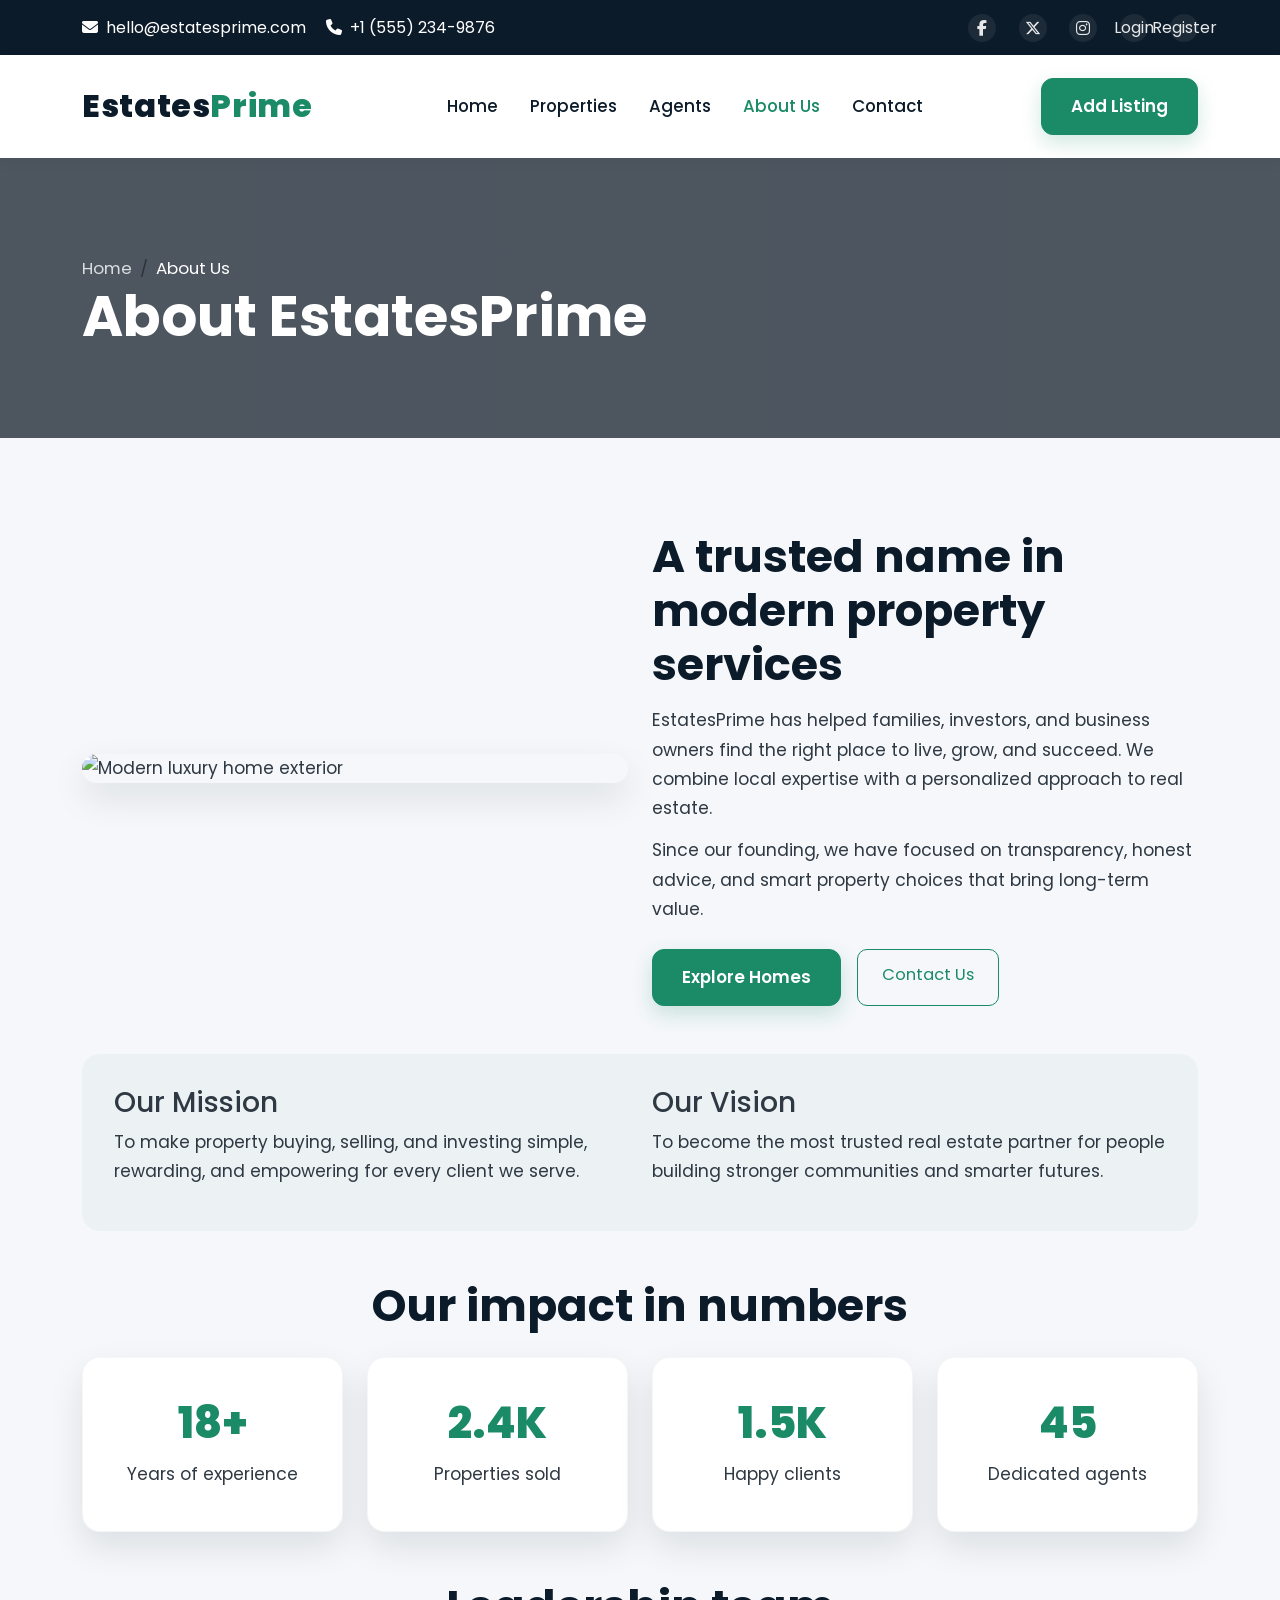
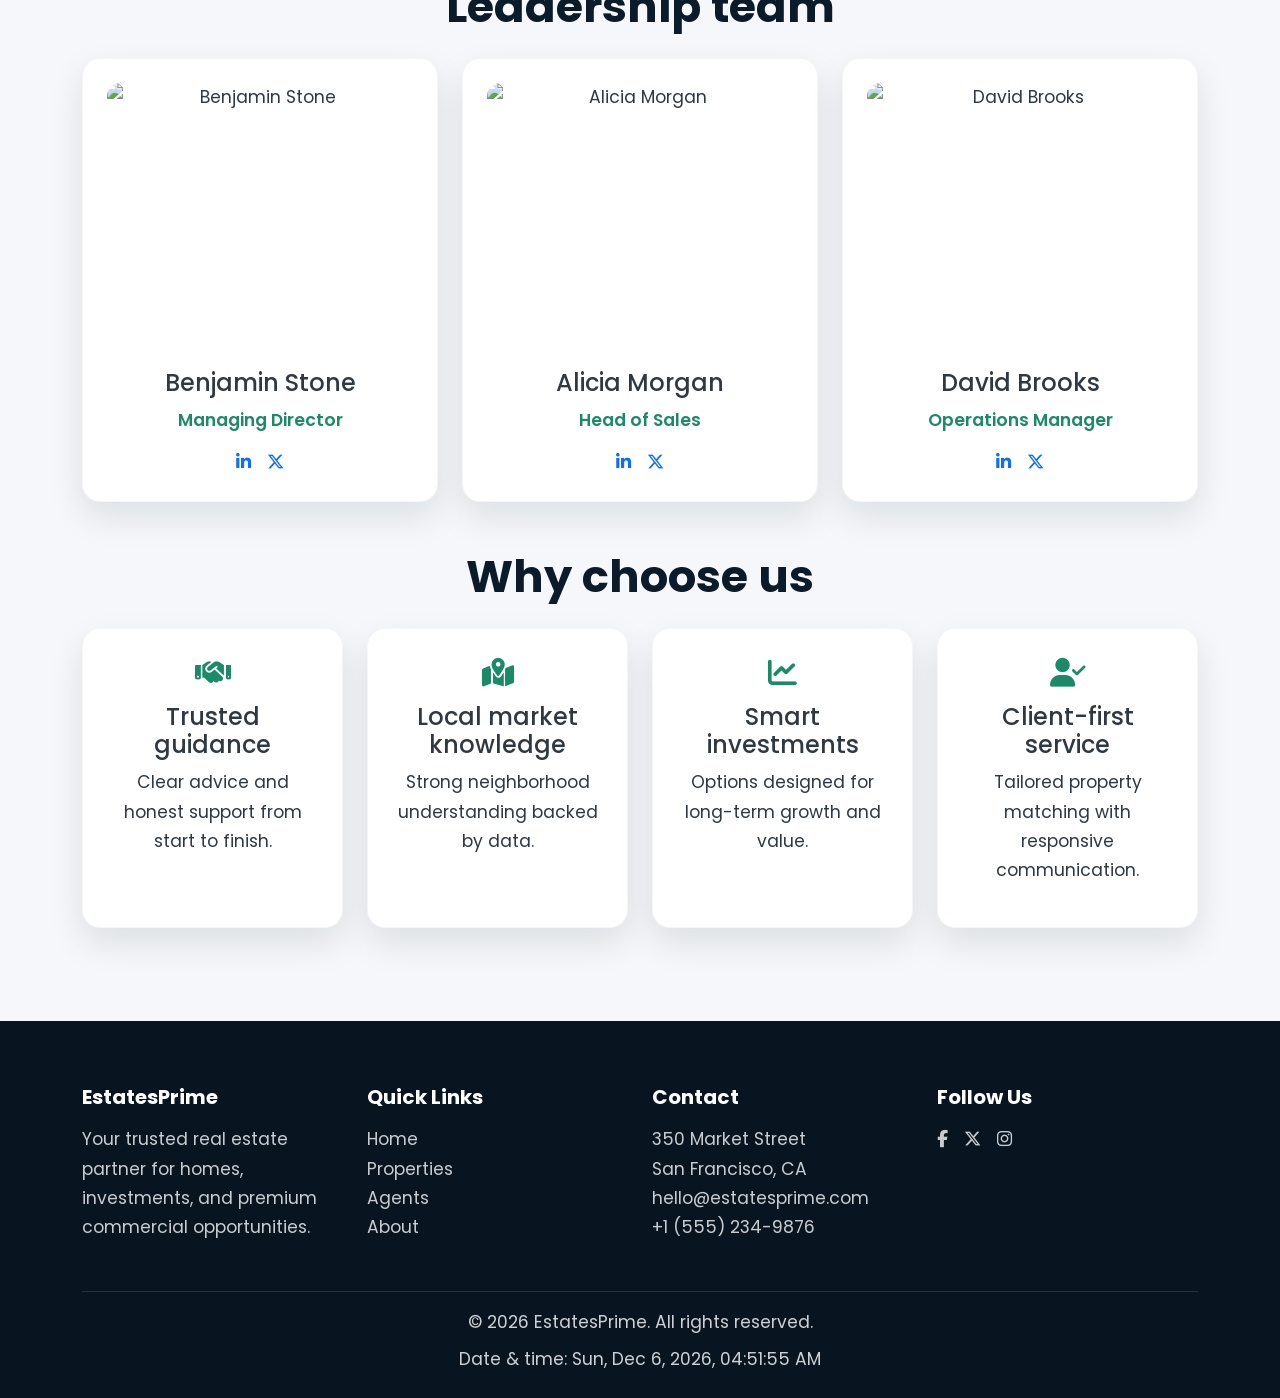
==== about.html @ 652b5c32 "about done" ====
<!DOCTYPE html>
<html lang="en">
<head>
    <meta charset="UTF-8">
    <meta name="viewport" content="width=device-width, initial-scale=1.0">
    <title>About Us | EstatesPrime</title>
    <meta name="description" content="Learn about EstatesPrime, our mission, vision, and leadership team.">
    <link rel="preconnect" href="https://fonts.googleapis.com">
    <link rel="preconnect" href="https://fonts.gstatic.com" crossorigin>
    <link href="https://fonts.googleapis.com/css2?family=Poppins:wght@400;500;600;700;800&display=swap" rel="stylesheet">
    <link href="https://cdn.jsdelivr.net/npm/bootstrap@5.3.3/dist/css/bootstrap.min.css" rel="stylesheet">
    <link rel="stylesheet" href="https://cdnjs.cloudflare.com/ajax/libs/font-awesome/6.5.2/css/all.min.css">
    <link rel="stylesheet" href="css/style.css">
</head>
<body>
    <div class="topbar">
        <div class="container">
            <div class="d-flex justify-content-between align-items-center flex-wrap gap-2">
                <div>
                    <span class="me-3"><i class="fa-solid fa-envelope me-2"></i>hello@estatesprime.com</span>
                    <span><i class="fa-solid fa-phone me-2"></i>+1 (555) 234-9876</span>
                </div>
                <div class="d-flex align-items-center gap-3 social-icons">
                    <a href="#" aria-label="Facebook"><i class="fa-brands fa-facebook-f"></i></a>
                    <a href="#" aria-label="X"><i class="fa-brands fa-x-twitter"></i></a>
                    <a href="#" aria-label="Instagram"><i class="fa-brands fa-instagram"></i></a>
                    <a href="#" aria-label="Login">Login</a>
                    <a href="#" aria-label="Register" onclick="alert('This is a demo feature.'); return false;">Register</a>
                </div>
            </div>
        </div>
    </div>

    <nav class="navbar navbar-expand-lg sticky-top">
        <div class="container">
            <a class="navbar-brand" href="index.html">Estates<span>Prime</span></a>
            <button class="navbar-toggler" type="button" data-bs-toggle="collapse" data-bs-target="#mainNavbar" aria-controls="mainNavbar" aria-expanded="false" aria-label="Toggle navigation">
                <span class="navbar-toggler-icon"></span>
            </button>
            <div class="collapse navbar-collapse" id="mainNavbar">
                <ul class="navbar-nav mx-auto mb-2 mb-lg-0">
                    <li class="nav-item"><a class="nav-link" href="index.html">Home</a></li>
                    <li class="nav-item"><a class="nav-link" href="properties.html">Properties</a></li>
                    <li class="nav-item"><a class="nav-link" href="agents.html">Agents</a></li>
                    <li class="nav-item"><a class="nav-link active" href="about.html">About Us</a></li>
                    <li class="nav-item"><a class="nav-link" href="contact.html">Contact</a></li>
                </ul>
                <a href="#" class="btn btn-primary" onclick="alert('This is just a demo add listing form.'); return false;">Add Listing</a>
            </div>
        </div>
    </nav>

    <header class="page-banner">
        <div class="container">
            <nav aria-label="breadcrumb">
                <ol class="breadcrumb">
                    <li class="breadcrumb-item"><a href="index.html">Home</a></li>
                    <li class="breadcrumb-item active" aria-current="page">About Us</li>
                </ol>
            </nav>
            <h1>About EstatesPrime</h1>
        </div>
    </header>

    <main class="about-section">
        <div class="container">
            <div class="row align-items-center g-4">
                <div class="col-lg-6">
                    <img class="hero-image" src="https://images.unsplash.com/photo-1554995207-c18c203602cb?auto=format&fit=crop&w=1200&q=80" alt="Modern luxury home exterior">
                </div>
                <div class="col-lg-6">
                    <h2 class="section-title">A trusted name in modern property services</h2>
                    <p>EstatesPrime has helped families, investors, and business owners find the right place to live, grow, and succeed. We combine local expertise with a personalized approach to real estate.</p>
                    <p>Since our founding, we have focused on transparency, honest advice, and smart property choices that bring long-term value.</p>
                    <div class="d-flex gap-3 flex-wrap mt-4">
                        <a href="properties.html" class="btn btn-primary">Explore Homes</a>
                        <a href="contact.html" class="btn btn-outline-primary">Contact Us</a>
                    </div>
                </div>
            </div>

            <div class="mt-5 mission-vision">
                <div class="row g-4">
                    <div class="col-md-6">
                        <h3>Our Mission</h3>
                        <p>To make property buying, selling, and investing simple, rewarding, and empowering for every client we serve.</p>
                    </div>
                    <div class="col-md-6">
                        <h3>Our Vision</h3>
                        <p>To become the most trusted real estate partner for people building stronger communities and smarter futures.</p>
                    </div>
                </div>
            </div>

            <div class="mt-5">
                <div class="text-center mb-4">
                    <h2 class="section-title">Our impact in numbers</h2>
                </div>
                <div class="row g-4">
                    <div class="col-sm-6 col-lg-3">
                        <div class="stat-card text-center h-100">
                            <div class="stat-number">18+</div>
                            <p>Years of experience</p>
                        </div>
                    </div>
                    <div class="col-sm-6 col-lg-3">
                        <div class="stat-card text-center h-100">
                            <div class="stat-number">2.4K</div>
                            <p>Properties sold</p>
                        </div>
                    </div>
                    <div class="col-sm-6 col-lg-3">
                        <div class="stat-card text-center h-100">
                            <div class="stat-number">1.5K</div>
                            <p>Happy clients</p>
                        </div>
                    </div>
                    <div class="col-sm-6 col-lg-3">
                        <div class="stat-card text-center h-100">
                            <div class="stat-number">45</div>
                            <p>Dedicated agents</p>
                        </div>
                    </div>
                </div>
            </div>

            <div class="mt-5">
                <div class="text-center mb-4">
                    <h2 class="section-title">Leadership team</h2>
                </div>
                <div class="row g-4">
                    <div class="col-md-4">
                        <div class="team-card h-100 text-center">
                            <img src="https://images.unsplash.com/photo-1500648767791-00dcc994a43e?auto=format&fit=crop&w=500&q=80" alt="Benjamin Stone">
                            <h4>Benjamin Stone</h4>
                            <p class="text-green fw-semibold">Managing Director</p>
                            <div class="d-flex justify-content-center gap-3">
                                <a href="#" aria-label="LinkedIn"><i class="fa-brands fa-linkedin-in"></i></a>
                                <a href="#" aria-label="Twitter"><i class="fa-brands fa-x-twitter"></i></a>
                            </div>
                        </div>
                    </div>
                    <div class="col-md-4">
                        <div class="team-card h-100 text-center">
                            <img src="https://images.unsplash.com/photo-1494790108377-be9c29b29330?auto=format&fit=crop&w=500&q=80" alt="Alicia Morgan">
                            <h4>Alicia Morgan</h4>
                            <p class="text-green fw-semibold">Head of Sales</p>
                            <div class="d-flex justify-content-center gap-3">
                                <a href="#" aria-label="LinkedIn"><i class="fa-brands fa-linkedin-in"></i></a>
                                <a href="#" aria-label="Twitter"><i class="fa-brands fa-x-twitter"></i></a>
                            </div>
                        </div>
                    </div>
                    <div class="col-md-4">
                        <div class="team-card h-100 text-center">
                            <img src="https://images.unsplash.com/photo-1506794778202-cad84cf45f1d?auto=format&fit=crop&w=500&q=80" alt="David Brooks">
                            <h4>David Brooks</h4>
                            <p class="text-green fw-semibold">Operations Manager</p>
                            <div class="d-flex justify-content-center gap-3">
                                <a href="#" aria-label="LinkedIn"><i class="fa-brands fa-linkedin-in"></i></a>
                                <a href="#" aria-label="Twitter"><i class="fa-brands fa-x-twitter"></i></a>
                            </div>
                        </div>
                    </div>
                </div>
            </div>

            <div class="mt-5">
                <div class="text-center mb-4">
                    <h2 class="section-title">Why choose us</h2>
                </div>
                <div class="row g-4">
                    <div class="col-md-6 col-lg-3">
                        <div class="highlight-card h-100 text-center">
                            <i class="fa-solid fa-handshake"></i>
                            <h4>Trusted guidance</h4>
                            <p>Clear advice and honest support from start to finish.</p>
                        </div>
                    </div>
                    <div class="col-md-6 col-lg-3">
                        <div class="highlight-card h-100 text-center">
                            <i class="fa-solid fa-map-location-dot"></i>
                            <h4>Local market knowledge</h4>
                            <p>Strong neighborhood understanding backed by data.</p>
                        </div>
                    </div>
                    <div class="col-md-6 col-lg-3">
                        <div class="highlight-card h-100 text-center">
                            <i class="fa-solid fa-chart-line"></i>
                            <h4>Smart investments</h4>
                            <p>Options designed for long-term growth and value.</p>
                        </div>
                    </div>
                    <div class="col-md-6 col-lg-3">
                        <div class="highlight-card h-100 text-center">
                            <i class="fa-solid fa-user-check"></i>
                            <h4>Client-first service</h4>
                            <p>Tailored property matching with responsive communication.</p>
                        </div>
                    </div>
                </div>
            </div>
        </div>
    </main>

    <footer class="footer">
        <div class="container">
            <div class="row g-4">
                <div class="col-md-3">
                    <h5>EstatesPrime</h5>
                    <p>Your trusted real estate partner for homes, investments, and premium commercial opportunities.</p>
                </div>
                <div class="col-md-3">
                    <h5>Quick Links</h5>
                    <ul class="list-unstyled">
                        <li><a href="index.html">Home</a></li>
                        <li><a href="properties.html">Properties</a></li>
                        <li><a href="agents.html">Agents</a></li>
                        <li><a href="about.html">About</a></li>
                    </ul>
                </div>
                <div class="col-md-3">
                    <h5>Contact</h5>
                    <p>350 Market Street<br>San Francisco, CA<br>hello@estatesprime.com<br>+1 (555) 234-9876</p>
                </div>
                <div class="col-md-3">
                    <h5>Follow Us</h5>
                    <div class="d-flex gap-3">
                        <a href="#" aria-label="Facebook"><i class="fa-brands fa-facebook-f"></i></a>
                        <a href="#" aria-label="X"><i class="fa-brands fa-x-twitter"></i></a>
                        <a href="#" aria-label="Instagram"><i class="fa-brands fa-instagram"></i></a>
                    </div>
                </div>
            </div>
            <div class="footer-bottom">
                <span>© <span id="currentYear"></span> EstatesPrime. All rights reserved.</span>
                <span class="d-block mt-2">Date &amp; time: <time id="liveClock"></time></span>
            </div>
        </div>
    </footer>

    <script src="https://cdn.jsdelivr.net/npm/bootstrap@5.3.3/dist/js/bootstrap.bundle.min.js"></script>
    <script src="js/script.js"></script>
</body>
</html>
---- css/style.css ----
:root {
    --navy: #0c1b2a;
    --navy-deep: #081521;
    --white: #ffffff;
    --light: #f5f7fa;
    --gray: #dfe5ec;
    --text: #2f3943;
    --muted: #6b7785;
    --green: #1b8a66;
    --green-deep: #0e684d;
    --gold: #d9b15c;
    --shadow: 0 15px 35px rgba(7, 17, 34, 0.10);
}

* {
    box-sizing: border-box;
}

html {
    scroll-behavior: smooth;
}

body {
    font-family: 'Poppins', sans-serif;
    background-color: var(--light);
    color: var(--text);
    font-size: 1.08rem;
    line-height: 1.7;
    overflow-x: hidden;
}

img {
    max-width: 100%;
    height: auto;
    display: block;
}

a {
    text-decoration: none;
    transition: all 0.3s ease;
}

a:hover {
    text-decoration: none;
}

p {
    margin-bottom: 0.8rem;
}

.section-title {
    font-size: clamp(2.2rem, 3.5vw, 2.8rem);
    font-weight: 700;
    margin-bottom: 0.9rem;
    color: var(--navy);
}

.section-subtitle {
    color: var(--muted);
    margin-bottom: 2rem;
    font-size: 1.1rem;
}

.text-green {
    color: var(--green);
}

.bg-soft {
    background-color: #edf6f3;
}

.topbar {
    background-color: var(--navy);
    color: var(--white);
    padding: 0.85rem 0;
    font-size: 1rem;
}

.topbar a {
    color: var(--white);
    opacity: 0.9;
}

.topbar a:hover {
    color: var(--gold);
}

.topbar .social-icons a {
    display: inline-flex;
    align-items: center;
    justify-content: center;
    width: 28px;
    height: 28px;
    border-radius: 50%;
    background: rgba(255, 255, 255, 0.08);
    margin-left: 0.4rem;
}

.navbar {
    background-color: rgba(255, 255, 255, 0.98);
    box-shadow: 0 3px 14px rgba(0, 0, 0, 0.06);
    padding: 1.2rem 0;
}

.navbar-brand {
    font-size: 2rem;
    font-weight: 800;
    color: var(--navy);
    letter-spacing: 0.04rem;
}

.navbar-brand span {
    color: var(--green);
}

.navbar-nav .nav-link {
    color: var(--navy);
    font-weight: 500;
    padding: 0.75rem 1rem !important;
    font-size: 1.05rem;
}

.navbar-nav .nav-link:hover,
.navbar-nav .nav-link.active {
    color: var(--green);
}

.btn-primary {
    background-color: var(--green);
    border-color: var(--green);
    color: var(--white);
    padding: 0.95rem 1.8rem;
    border-radius: 12px;
    font-weight: 600;
    font-size: 1.05rem;
    box-shadow: 0 8px 20px rgba(27, 138, 102, 0.2);
}

.btn-primary:hover,
.btn-primary:focus {
    background-color: var(--green-deep);
    border-color: var(--green-deep);
    color: var(--white);
}

.btn-outline-light {
    border-radius: 10px;
    border: 1px solid rgba(255, 255, 255, 0.7);
    color: var(--white);
    padding: 0.95rem 1.6rem;
    font-size: 1.05rem;
}

.btn-outline-light:hover {
    background-color: var(--white);
    color: var(--navy);
}

.btn-outline-primary {
    border: 1px solid var(--green);
    color: var(--green);
    border-radius: 10px;
    padding: 0.85rem 1.5rem;
    font-size: 1.02rem;
}

.btn-outline-primary:hover {
    background-color: var(--green);
    color: var(--white);
}

.hero-section {
    background: linear-gradient(rgba(8, 21, 33, 0.42), rgba(8, 21, 33, 0.52)), url('https://images.unsplash.com/photo-1494526585095-c41746248156?auto=format&fit=crop&w=1600&q=80') center/cover no-repeat;
    min-height: 740px;
    display: flex;
    align-items: center;
    color: var(--white);
    position: relative;
}

.hero-content {
    padding: 5rem 0;
}

.hero-content h1 {
    font-size: clamp(2.8rem, 5.6vw, 4.7rem);
    line-height: 1.18;
    font-weight: 800;
    margin-bottom: 1rem;
    max-width: 740px;
}

.hero-content p {
    font-size: 1.2rem;
    color: rgba(255,255,255,0.9);
    max-width: 700px;
    margin-bottom: 2rem;
}

.hero-actions {
    display: flex;
    gap: 1rem;
    margin-bottom: 2rem;
    flex-wrap: wrap;
}

.search-panel {
    background: rgba(255, 255, 255, 0.96);
    color: var(--text);
    border-radius: 22px;
    padding: 1.6rem;
    box-shadow: var(--shadow);
}

.search-panel .form-control,
.search-panel .form-select,
.form-control,
.form-select {
    border: 1px solid #d7dfe8;
    border-radius: 10px;
    padding: 0.9rem 1rem;
    min-height: 54px;
    font-size: 1rem;
    background-color: #fff;
}

.search-panel .form-control:focus,
.search-panel .form-select:focus,
.form-control:focus,
.form-select:focus {
    border-color: rgba(27, 138, 102, 0.5);
    box-shadow: 0 0 0 0.2rem rgba(27, 138, 102, 0.12);
}

.category-card,
.property-card,
.testimonial-card,
.team-card,
.agent-card,
.contact-card,
.info-card,
.highlight-card,
.stat-card {
    background: var(--white);
    border-radius: 18px;
    box-shadow: var(--shadow);
    border: 1px solid rgba(12, 27, 42, 0.04);
}

.category-card {
    text-align: center;
    padding: 2.4rem 1.2rem;
    transition: transform 0.3s ease;
}

.category-card:hover,
.property-card:hover,
.agent-card:hover,
.team-card:hover {
    transform: translateY(-6px);
}

.agent-card {
    display: flex;
    flex-direction: column;
    gap: 0.45rem;
    transition: transform 0.35s ease, box-shadow 0.35s ease;
}

.team-card {
    transition: transform 0.35s ease, box-shadow 0.35s ease;
}

.agent-grid {
    display: grid;
    grid-template-columns: repeat(3, minmax(0, 1fr));
    gap: 2rem;
    margin: 0;
}

.agent-grid > .agent-card {
    width: auto;
}

@media (max-width: 991.98px) {
    .agent-grid {
        grid-template-columns: repeat(2, minmax(0, 1fr));
    }
}

@media (max-width: 575.98px) {
    .agent-grid {
        grid-template-columns: 1fr;
    }
}

.agent-card:hover {
    box-shadow: 0 20px 42px rgba(7, 17, 34, 0.16);
}

.team-card:hover {
    box-shadow: 0 20px 42px rgba(7, 17, 34, 0.16);
}

.agent-card p {
    margin-bottom: 0;
}

.category-icon {
    width: 88px;
    height: 88px;
    border-radius: 50%;
    background: rgba(27, 138, 102, 0.10);
    color: var(--green);
    display: flex;
    align-items: center;
    justify-content: center;
    margin: 0 auto 1.2rem;
    font-size: 2.3rem;
}

.category-card h4 {
    color: var(--navy);
    font-size: 1.45rem;
    font-weight: 700;
}

.property-card {
    overflow: hidden;
    transition: all 0.3s ease;
}

.property-card .card-img-top {
    height: 270px;
    object-fit: cover;
}

.property-card .card-body {
    padding: 1.5rem 1.5rem 1.3rem;
}

.price-tag {
    font-size: 1.2rem;
    font-weight: 700;
    color: var(--green);
}

.card-title {
    color: var(--navy);
    font-weight: 700;
    font-size: 1.5rem;
    margin: 0.6rem 0;
}

.property-meta {
    display: flex;
    justify-content: space-between;
    gap: 0.5rem;
    color: var(--muted);
    font-size: 1rem;
    padding-top: 0.5rem;
    border-top: 1px solid #edf0f2;
}

.property-meta span {
    display: flex;
    align-items: center;
    gap: 0.35rem;
}

.featured-section,
.page-section,
.agents-section,
.about-section,
.contact-section {
    padding: 5.8rem 0;
}

.testimonial-card {
    padding: 2.2rem 1.7rem;
}

.testimonial-card .stars {
    color: var(--gold);
    margin-bottom: 1rem;
    font-size: 1.1rem;
}

.client-info {
    display: flex;
    align-items: center;
    gap: 0.9rem;
    margin-top: 1.2rem;
}

.client-info img {
    width: 64px;
    height: 64px;
    border-radius: 50%;
    object-fit: cover;
}

.logo-box {
    background: var(--white);
    border: 1px solid rgba(12, 27, 42, 0.07);
    border-radius: 14px;
    min-height: 110px;
    display: flex;
    align-items: center;
    justify-content: center;
    color: var(--navy);
    font-size: 1.2rem;
    font-weight: 700;
    box-shadow: 0 10px 25px rgba(10, 33, 55, 0.06);
}

.newsletter-box {
    background: linear-gradient(135deg, var(--navy), #12314d 50%, #10273b);
    color: var(--white);
    border-radius: 22px;
    padding: 3rem 2rem;
    box-shadow: var(--shadow);
}

.newsletter-box h3 {
    color: var(--white);
    margin-bottom: 0.7rem;
}

.newsletter-box .form-control {
    min-height: 52px;
    border-radius: 10px;
}

.success-message,
.form-message {
    margin-top: 0.8rem;
    font-size: 0.95rem;
    color: #1d9a69;
    font-weight: 600;
}

.page-banner {
    background: linear-gradient(rgba(6, 18, 30, 0.7), rgba(6, 18, 30, 0.7)), url('https://images.unsplash.com/photo-1560518883-ce09059eeffa?auto=format&fit=crop&w=1600&q=80') center/cover no-repeat;
    color: var(--white);
    padding: 6rem 0 5rem;
}

.page-banner h1 {
    font-size: clamp(2.6rem, 5vw, 3.5rem);
    font-weight: 700;
    margin-bottom: 0.5rem;
}

.breadcrumb {
    background: transparent;
    padding: 0;
    margin: 0;
    font-size: 1.05rem;
}

.breadcrumb a {
    color: rgba(255,255,255,0.8);
}

.breadcrumb-item.active {
    color: var(--white);
}

.sidebar-box {
    background: var(--white);
    border-radius: 18px;
    padding: 1.7rem;
    box-shadow: var(--shadow);
}

.filter-form .form-label {
    font-weight: 600;
    color: var(--navy);
    margin-bottom: 0.5rem;
}

.filter-form .btn {
    width: 100%;
    margin-top: 0.6rem;
}

.results-bar {
    display: flex;
    align-items: center;
    justify-content: space-between;
    flex-wrap: wrap;
    gap: 1rem;
    margin-bottom: 1.5rem;
}

.no-results {
    text-align: center;
    padding: 2rem;
    background: var(--white);
    border-radius: 16px;
    box-shadow: var(--shadow);
    color: var(--muted);
    display: none;
}

.pagination {
    margin-top: 2rem;
    justify-content: center;
}

.page-item .page-link {
    color: var(--navy);
    border-radius: 8px;
    margin: 0 0.25rem;
}

.page-item.active .page-link {
    background-color: var(--green);
    border-color: var(--green);
}

.gallery-main {
    width: 100%;
    height: 560px;
    object-fit: cover;
    border-radius: 18px;
    box-shadow: var(--shadow);
}

.thumbnail-row {
    display: flex;
    gap: 0.8rem;
    margin-top: 1rem;
    flex-wrap: wrap;
}

.thumbnail {
    width: 108px;
    height: 80px;
    object-fit: cover;
    border-radius: 12px;
    cursor: pointer;
    border: 2px solid transparent;
    transition: 0.2s ease;
}

.thumbnail.active {
    border-color: var(--green);
}

.property-summary {
    background: var(--white);
    border-radius: 18px;
    padding: 2.1rem;
    box-shadow: var(--shadow);
}

.detail-price {
    font-size: 2.3rem;
    color: var(--green);
    font-weight: 800;
}

.detail-meta {
    display: grid;
    grid-template-columns: repeat(2, minmax(120px, 1fr));
    gap: 1rem;
    margin-top: 1.2rem;
}

.detail-meta div {
    background: #f5f8fa;
    border-radius: 12px;
    padding: 0.9rem;
}

.amenities-list {
    list-style: none;
    padding: 0;
    margin: 1rem 0 0;
}

.amenities-list li {
    display: flex;
    align-items: center;
    gap: 0.7rem;
    margin-bottom: 0.75rem;
    color: var(--navy);
}

.floor-plan {
    width: 100%;
    border-radius: 18px;
    box-shadow: var(--shadow);
}

.agent-card,
.team-card {
    padding: 1.5rem;
}

.agent-card img,
.team-card img {
    width: 100%;
    height: 270px;
    object-fit: cover;
    border-radius: 14px;
    margin-bottom: 1rem;
}

.agent-card .btn,
.team-card .btn {
    width: 100%;
    margin-top: 0.5rem;
}

.booking-form,
.contact-form {
    background: var(--white);
    border-radius: 18px;
    padding: 2rem;
    box-shadow: var(--shadow);
}

.form-section {
    margin-bottom: 1.2rem;
}

.form-control,
.form-select {
    width: 100%;
}

.required-note {
    font-size: 0.9rem;
    color: var(--muted);
    margin-top: 0.7rem;
}

.contact-card,
.info-card,
.highlight-card,
.stat-card {
    padding: 1.8rem;
    height: 100%;
}

.contact-card i,
.info-card i,
.highlight-card i {
    color: var(--green);
    font-size: 1.8rem;
    margin-bottom: 1rem;
}

.map-frame {
    width: 100%;
    min-height: 480px;
    border: 0;
    border-radius: 18px;
    box-shadow: var(--shadow);
}

.hero-image {
    border-radius: 22px;
    box-shadow: var(--shadow);
    width: 100%;
}

.stat-number {
    font-size: 2.7rem;
    color: var(--green);
    font-weight: 800;
}

.mission-vision {
    background: rgba(27, 138, 102, 0.04);
    border-radius: 18px;
    padding: 2rem;
}

.footer {
    background: var(--navy-deep);
    color: rgba(255,255,255,0.8);
    padding-top: 4rem;
    padding-bottom: 1.5rem;
}

.footer h5 {
    color: var(--white);
    margin-bottom: 1rem;
    font-weight: 700;
}

.footer a,
.footer p {
    color: rgba(255,255,255,0.78);
}

.footer a:hover {
    color: var(--gold);
}

.footer-bottom {
    border-top: 1px solid rgba(255,255,255,0.12);
    padding-top: 1rem;
    margin-top: 2rem;
    text-align: center;
}

@media (max-width: 991.98px) {
    .hero-section {
        min-height: 620px;
    }

    .search-panel {
        margin-top: 1.5rem;
    }

    .property-card .card-img-top {
        height: 250px;
    }
}

@media (max-width: 767.98px) {
    body {
        font-size: 1rem;
    }

    .topbar {
        display: none;
    }

    .navbar-brand {
        font-size: 1.65rem;
    }

    .section-title {
        font-size: 2rem;
    }

    .hero-content {
        padding: 3.5rem 0;
    }

    .hero-content h1 {
        font-size: clamp(2.4rem, 10vw, 3.3rem);
    }

    .hero-content p {
        font-size: 1.05rem;
    }

    .featured-section,
    .page-section,
    .agents-section,
    .about-section,
    .contact-section {
        padding: 4rem 0;
    }

    .results-bar {
        flex-direction: column;
        align-items: flex-start;
    }

    .detail-meta {
        grid-template-columns: 1fr;
    }

    .gallery-main {
        height: 380px;
    }

    .agent-card img,
    .team-card img {
        height: 250px;
    }
}
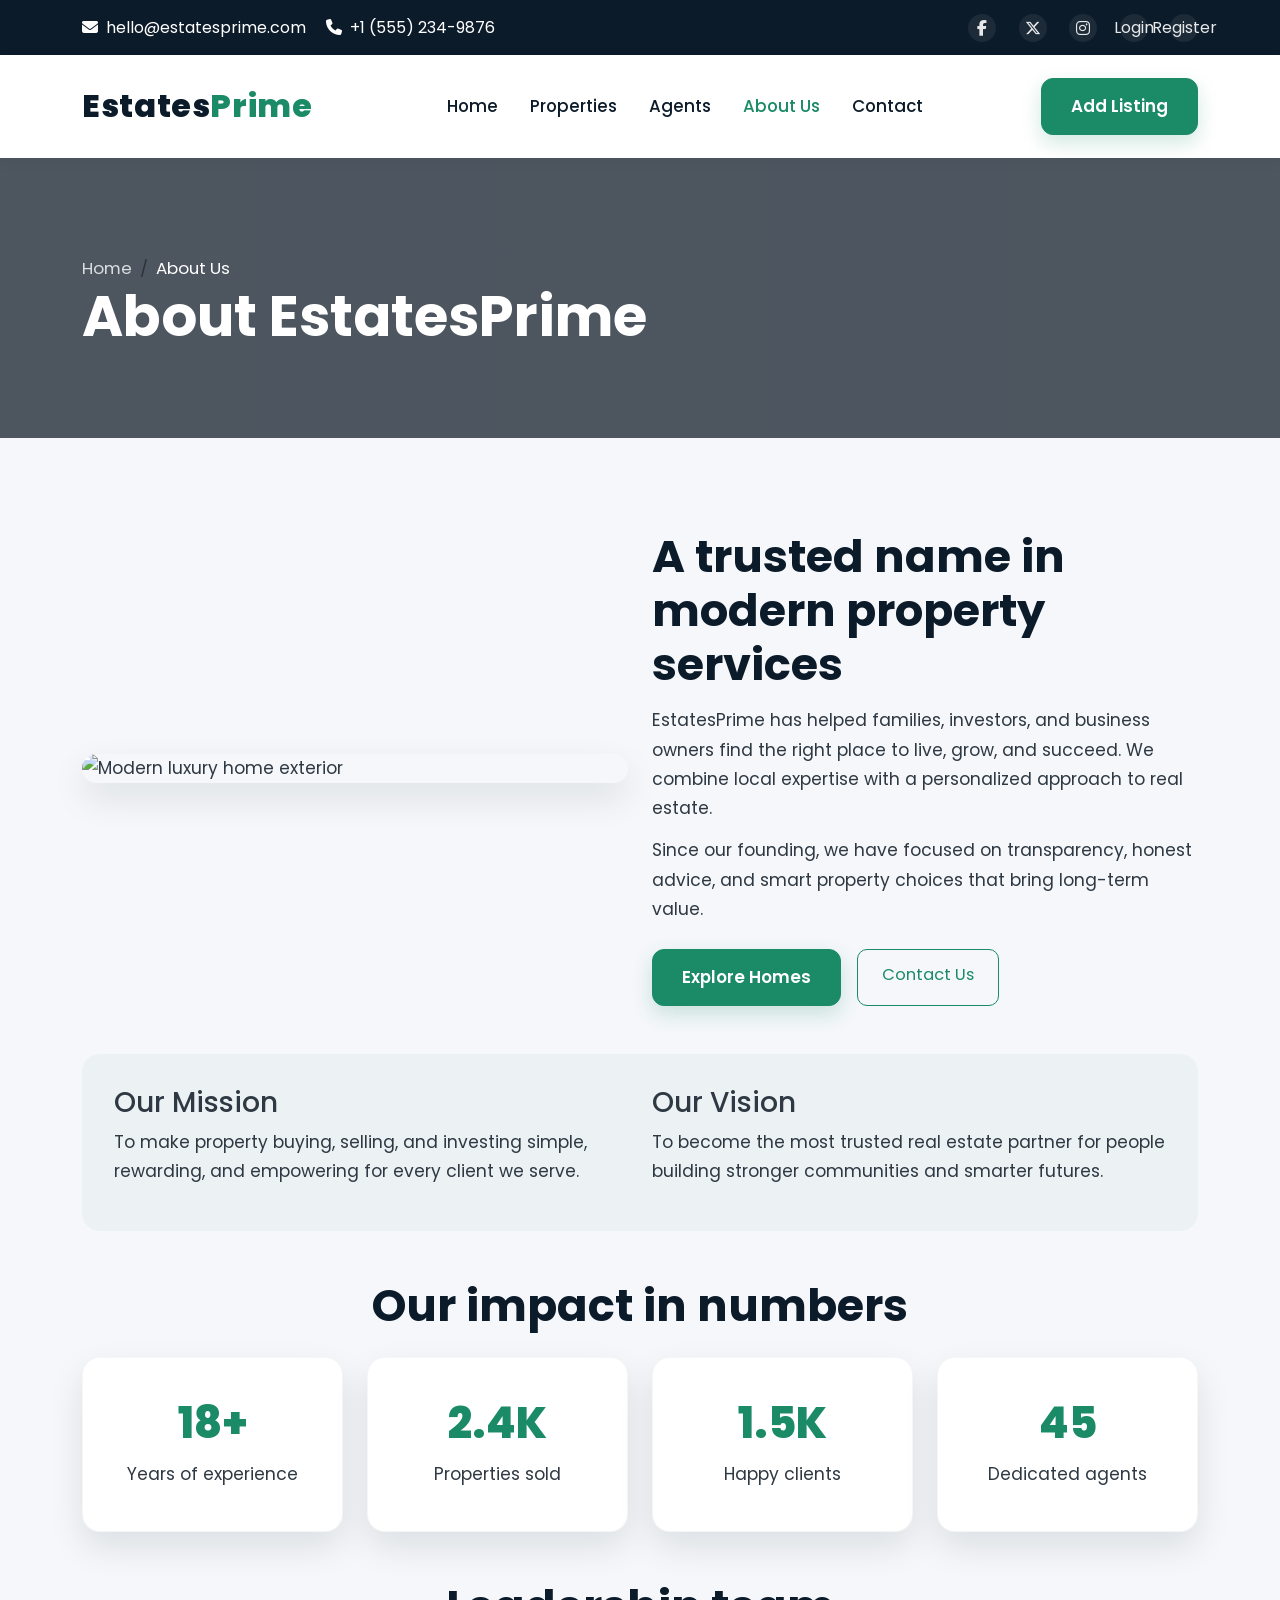
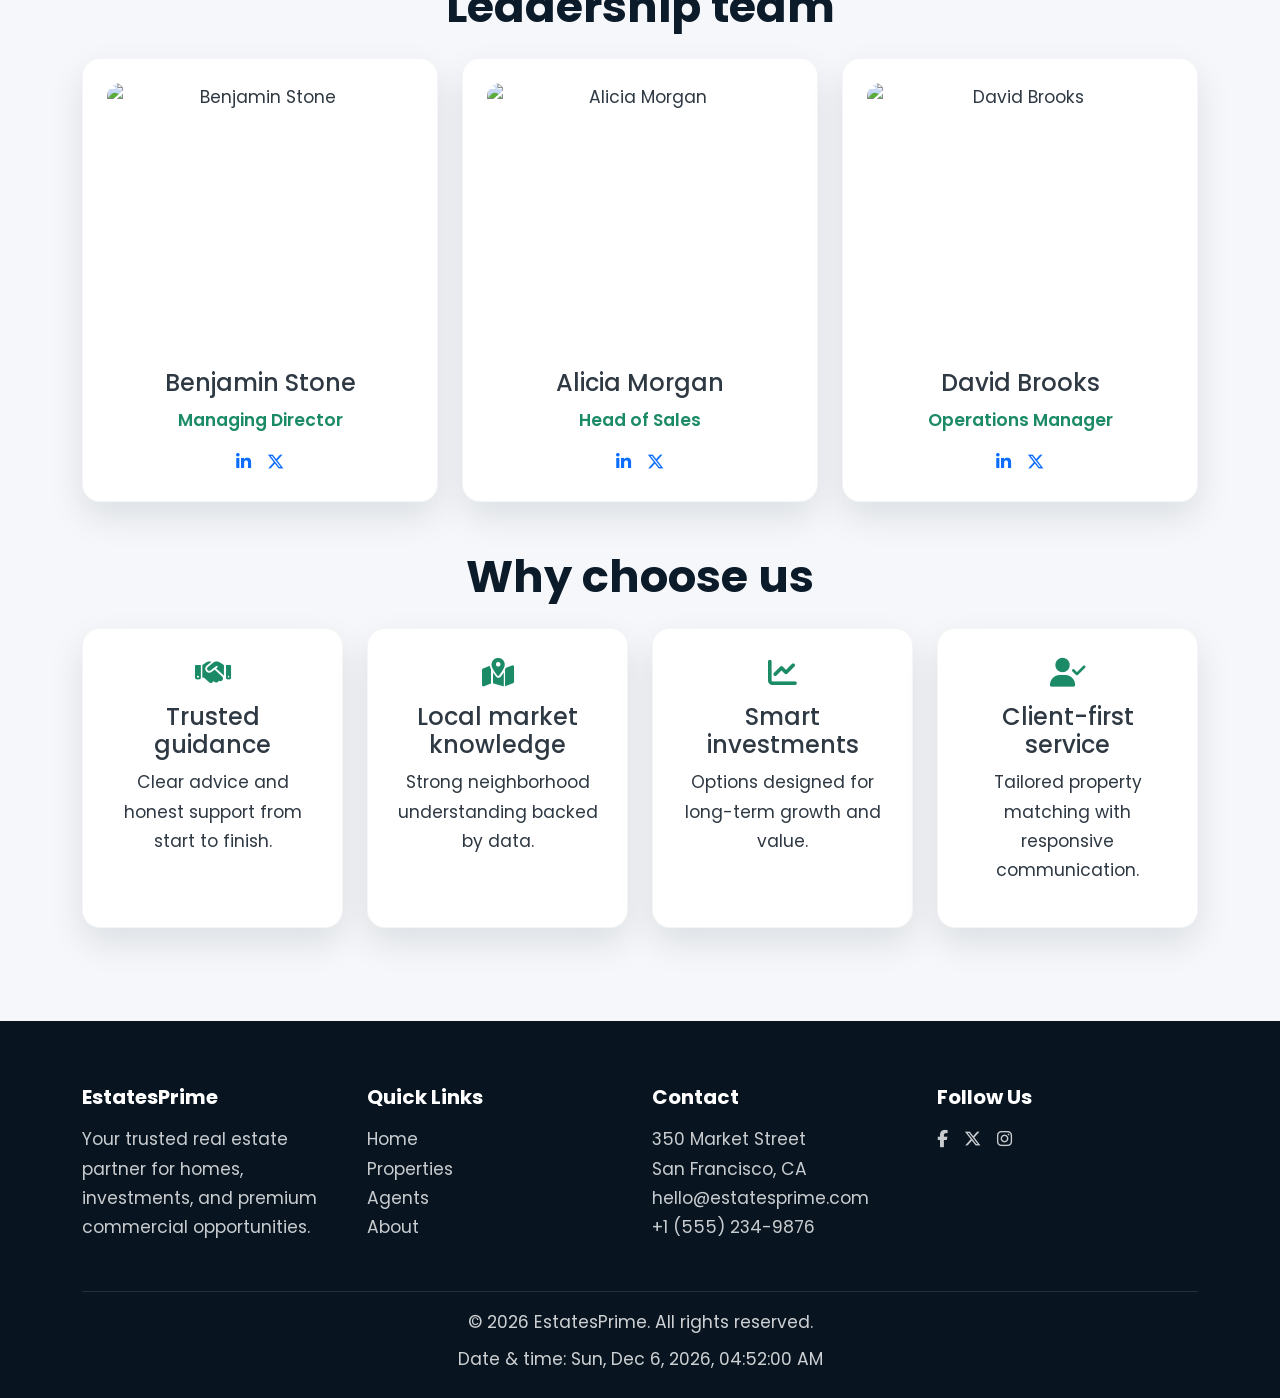
==== commit bc290a76: "add favicon" ====
--- a/about.html
+++ b/about.html
@@ -3,6 +3,7 @@
 <head>
     <meta charset="UTF-8">
     <meta name="viewport" content="width=device-width, initial-scale=1.0">
+    <link rel="icon" type="image/svg+xml" href="images/favicon.svg">
     <title>About Us | EstatesPrime</title>
     <meta name="description" content="Learn about EstatesPrime, our mission, vision, and leadership team.">
     <link rel="preconnect" href="https://fonts.googleapis.com">
--- a/css/style.css
+++ b/css/style.css
@@ -778,3 +778,136 @@
         height: 250px;
     }
 }
+
+@media (max-width: 575.98px) {
+    .navbar-brand {
+        font-size: clamp(1.3rem, 6vw, 1.65rem);
+        letter-spacing: 0.02rem;
+        margin-right: 0.5rem;
+    }
+
+    .navbar-toggler {
+        min-width: 44px;
+        min-height: 44px;
+        padding: 0.4rem 0.55rem;
+    }
+
+    .section-title {
+        font-size: clamp(1.7rem, 7vw, 2rem);
+    }
+
+    .page-banner {
+        padding: clamp(3rem, 10vw, 4.5rem) 0;
+    }
+
+    .page-banner h1 {
+        font-size: clamp(2rem, 8vw, 3rem);
+        overflow-wrap: anywhere;
+    }
+
+    .hero-content h1 {
+        font-size: clamp(2rem, 8.5vw, 3.1rem);
+    }
+
+    .hero-actions .btn {
+        flex: 1 1 100%;
+        text-align: center;
+    }
+
+    .search-panel,
+    .property-summary,
+    .booking-form,
+    .contact-form,
+    .sidebar-box,
+    .newsletter-box {
+        padding: clamp(1rem, 4vw, 1.4rem);
+    }
+
+    .property-card .card-img-top {
+        height: clamp(12rem, 65vw, 16rem);
+    }
+
+    .property-meta {
+        justify-content: flex-start;
+        flex-wrap: wrap;
+        gap: 0.5rem 1rem;
+    }
+
+    .property-meta span {
+        flex: 0 1 auto;
+    }
+
+    .detail-meta {
+        grid-template-columns: repeat(2, minmax(0, 1fr));
+        gap: 0.65rem;
+    }
+
+    .detail-meta div {
+        padding: 0.75rem;
+        overflow-wrap: anywhere;
+    }
+
+    .detail-price {
+        font-size: clamp(1.7rem, 7vw, 2.3rem);
+        overflow-wrap: anywhere;
+    }
+
+    .gallery-main {
+        height: clamp(15rem, 72vw, 23.75rem);
+    }
+
+    .thumbnail-row {
+        gap: 0.55rem;
+    }
+
+    .thumbnail {
+        width: clamp(4.5rem, 22vw, 6.75rem);
+        height: clamp(3.5rem, 16vw, 5rem);
+    }
+
+    .map-frame {
+        min-height: clamp(18rem, 65vw, 30rem);
+    }
+
+    .pagination {
+        flex-wrap: wrap;
+        gap: 0.25rem;
+    }
+}
+
+@media (max-width: 359.98px) {
+    .navbar-brand {
+        font-size: 1.25rem;
+    }
+
+    .detail-meta {
+        grid-template-columns: 1fr;
+    }
+
+    .property-card .card-body {
+        padding: 1.1rem;
+    }
+
+    .property-card .card-body > .d-flex {
+        align-items: flex-start !important;
+        flex-direction: column;
+    }
+
+    .property-card .card-title {
+        font-size: 1.3rem;
+    }
+}
+
+@media (max-width: 767.98px) and (orientation: landscape) and (max-height: 500px) {
+    .hero-section {
+        min-height: auto;
+    }
+
+    .hero-content {
+        padding: 2rem 0;
+    }
+
+    .hero-content h1 {
+        font-size: clamp(2rem, 6vw, 2.8rem);
+    }
+}
